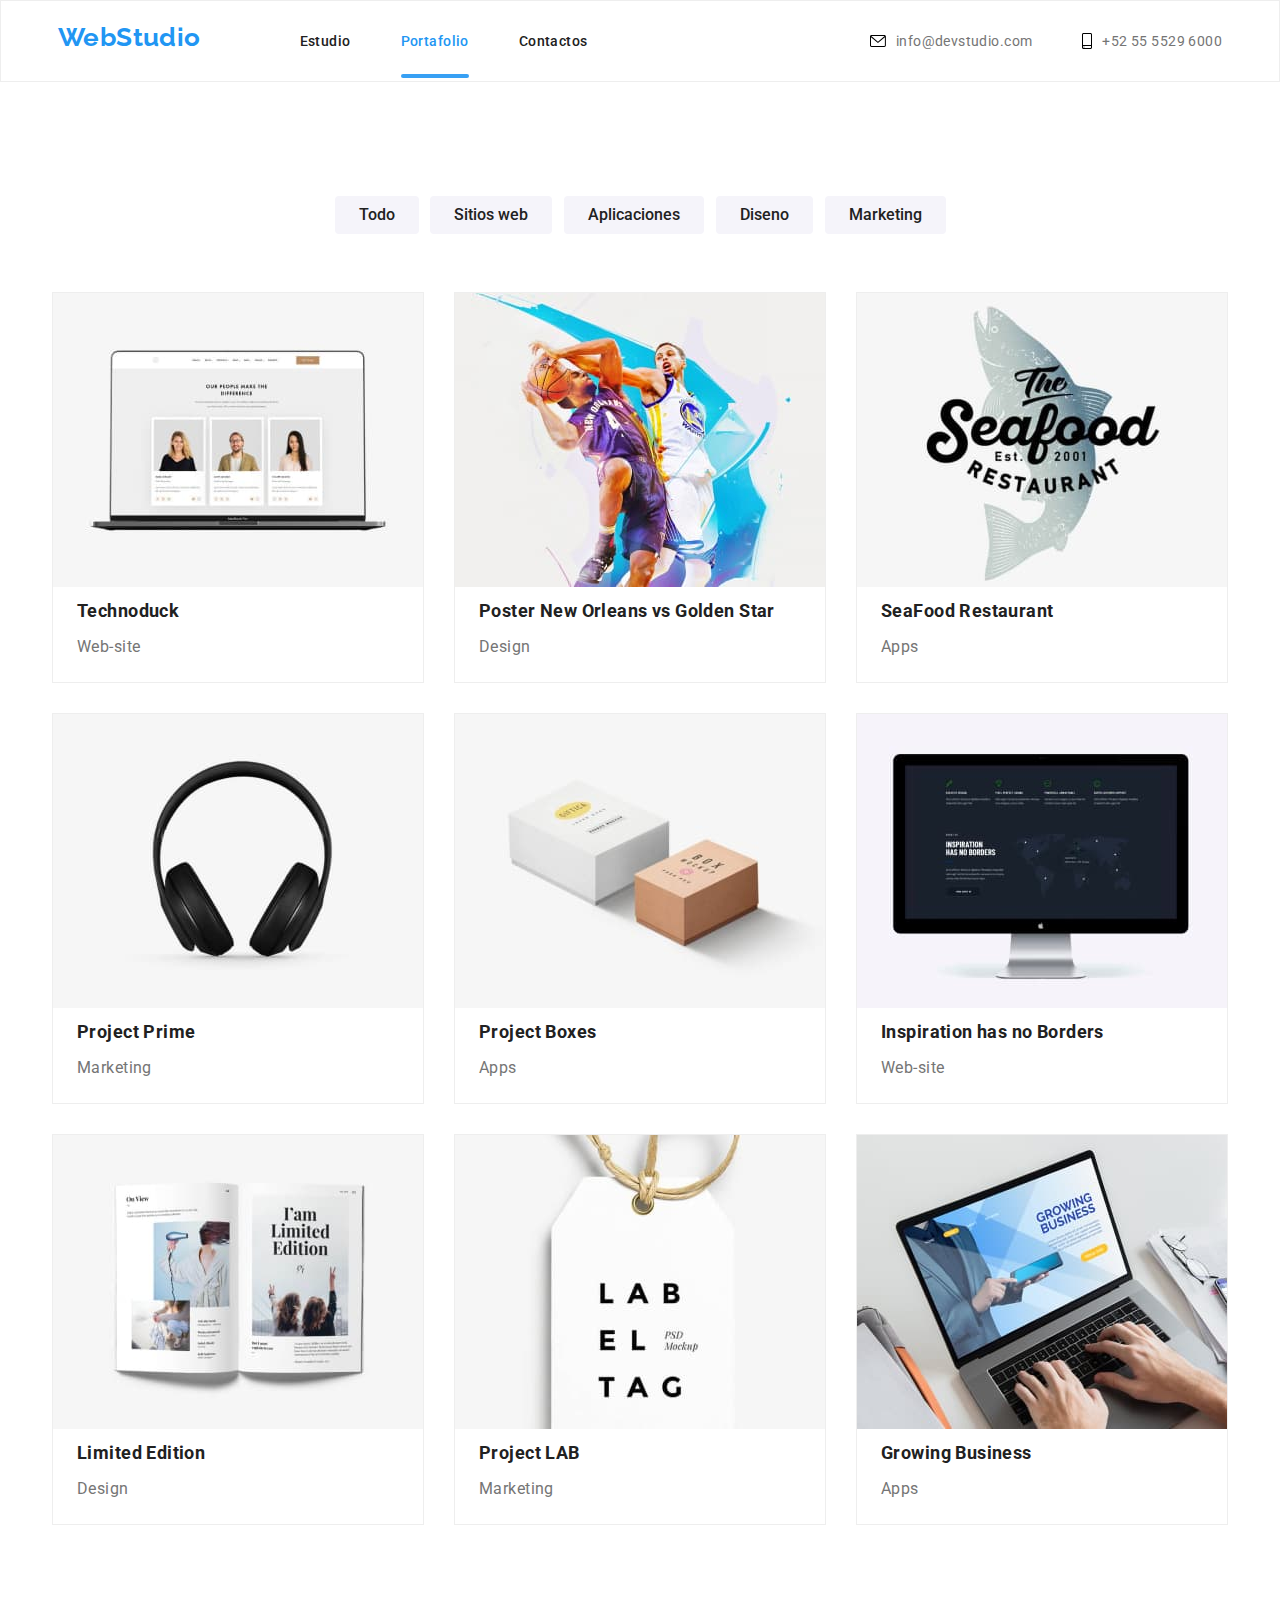
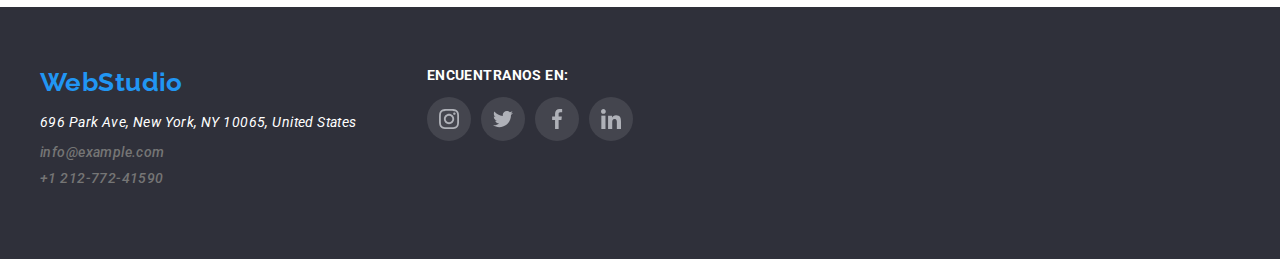
==== portfolio.html @ ebbd86b8 "first commit, fifth homework" ====
<!DOCTYPE html>
<html lang="en">
  <head>
    <meta charset="UTF-8" />
    <meta http-equiv="X-UA-Compatible" content="IE=edge" />
    <meta name="viewport" content="width=device-width, initial-scale=1.0" />
    <title>Document</title>
    <link
      rel="stylesheet"
      href="https://cdnjs.cloudflare.com/ajax/libs/modern-normalize/1.0.0/modern-normalize.min.css"
    />
    <link rel="stylesheet" href="./css/styles.css" />
    <link rel="stylesheet" href="index.html" />
  </head>
  <body class="body">
    <header class="header">
      <div class="header_topbar container">
        <nav>
          <a class="main_title decoration" href="index.html">WebStudio</a>
          <ul class="list_navigation style">
            <li class="button_nav decoration">
              <a class="button_links decoration" href="index.html">Estudio</a>
            </li>
            <li class="button_nav decoration">
              <a class="button_links decoration current" href="portfolio.html">Portafolio</a>
            </li>
            <li class="button_nav decoration">
              <a class="button_links decoration" href="#">Contactos</a>
            </li>
          </ul>
        </nav>
        <ul class="list_contacts style">
          <li class="icon_header">
            <a class="contacts_link decoration" href="mailto:info@devstudio.com"></a>
              <svg class="icon_email">
                <use href="./img/icons.svg/symbol-defs.svg#icon-contact-mail"></use>
              </svg>
              info@devstudio.com</a>
          </li>
          <li class="icon_header">
            <a class="contacts_link decoration" href="tel:+525555296000"></a>
              <svg class="icon_phone">
                <use href="./img/icons.svg/symbol-defs.svg#icon-contact-phone"></use>
              </svg>
            +52 55 5529 6000</a>
          </li>
        </ul>
      </div>
    </header>
    <main>
      <h1 class="portfolio">Portfolio</h1>
      <section class="portfolio_content">
        <ul class="list_options container style">
          <li><button class="main_option focus_tab" type="button">Todo</button></li>
          <li><button class="main_option focus_tab" type="button">Sitios web</button></li>
          <li><button class="main_option focus_tab" type="button">Aplicaciones</button></li>
          <li><button class="main_option focus_tab" type="button">Diseno</button></li>
          <li><button class="main_option focus_tab" type="button">Marketing</button></li>
        </ul>
        <ul class="list_images container style">
          <li class="images_items">
            <div class="image_container">
            <img
              src="./img/Project1WebsiteTechnoduck.jpg"
              alt="A laptop showing a Web-site"
              width="370"
            />
            <p class="image_text">Lorem ipsum dolor sit amet consectetur adipisicing elit. Accusantium quae doloremque officia beatae iste, quaerat aperiam, veritatis assumenda exercitationem reprehenderit eveniet dolorem eum iusto in possimus, voluptates laboriosam perferendis enim?</p>
            </div>
            <h3 class="main_article text_article">Technoduck</h3>
            <p class="article_name text_article">Web-site</p>
          </li>
          <li class="images_items">
            <div class="image_container">
            <img
              src="./img/Project2DesignPoster.jpg"
              alt="Two players playing basketball"
              width="370"
            />
            <p class="image_text">Lorem ipsum dolor sit amet consectetur adipisicing elit. Accusantium quae doloremque officia beatae iste, quaerat aperiam, veritatis assumenda exercitationem reprehenderit eveniet dolorem eum iusto in possimus, voluptates laboriosam perferendis enim?</p>
            </div>
            <h3 class="main_article text_article">Poster New Orleans vs Golden Star</h3>
            <p class="article_name text_article">Design</p>
          </li>
          <li class="images_items">
            <div class="image_container">
            <img
              src="./img/Project3AppsRestaurant.jpg"
              alt="An advertisement of a seafood restaurant"
              width="370"
            />
            <p class="image_text">Lorem ipsum dolor sit amet consectetur adipisicing elit. Accusantium quae doloremque officia beatae iste, quaerat aperiam, veritatis assumenda exercitationem reprehenderit eveniet dolorem eum iusto in possimus, voluptates laboriosam perferendis enim?</p>
            </div>
            <h3 class="main_article text_article">SeaFood Restaurant</h3>
            <p class="article_name text_article">Apps</p>
          </li>
          <li class="images_items">
            <div class="image_container">
            <img
              src="./img/Project4MarketingPrime.jpg"
              alt="A set of Black headphones"
              width="370"
            />
            <p class="image_text">Lorem ipsum dolor sit amet consectetur adipisicing elit. Accusantium quae doloremque officia beatae iste, quaerat aperiam, veritatis assumenda exercitationem reprehenderit eveniet dolorem eum iusto in possimus, voluptates laboriosam perferendis enim?</p>
            </div>
            <h3 class="main_article text_article">Project Prime</h3>
            <p class="article_name text_article">Marketing</p>
          </li>
          <li class="images_items">
            <div class="image_container">
            <img
              src="./img/Project5AppsBoxes.jpg"
              alt="A big white box next to a smaller brown one"
              width="370"
            />
            <p class="image_text">Lorem ipsum dolor sit amet consectetur adipisicing elit. Accusantium quae doloremque officia beatae iste, quaerat aperiam, veritatis assumenda exercitationem reprehenderit eveniet dolorem eum iusto in possimus, voluptates laboriosam perferendis enim?</p>
            </div>
            <h3 class="main_article text_article">Project Boxes</h3>
            <p class="article_name text_article">Apps</p>
          </li>
          <li class="images_items">
            <div class="image_container">
            <img
              src="./img/Project6WebsiteInspiration.jpg"
              alt="An IMac showing a map in black"
              width="370"
            />
            <p class="image_text">Lorem ipsum dolor sit amet consectetur adipisicing elit. Accusantium quae doloremque officia beatae iste, quaerat aperiam, veritatis assumenda exercitationem reprehenderit eveniet dolorem eum iusto in possimus, voluptates laboriosam perferendis enim?</p>
            </div>
            <h3 class="main_article text_article">Inspiration has no Borders</h3>
            <p class="article_name text_article">Web-site</p>
          </li>
          <li class="images_items">
            <div class="image_container">
            <img
              src="./img/Project7DesignLimited.jpg"
              alt="A wide open white magazine"
              width="370"
            />
            <p class="image_text">Lorem ipsum dolor sit amet consectetur adipisicing elit. Accusantium quae doloremque officia beatae iste, quaerat aperiam, veritatis assumenda exercitationem reprehenderit eveniet dolorem eum iusto in possimus, voluptates laboriosam perferendis enim?</p>
            </div>
            <h3 class="main_article text_article">Limited Edition</h3>
            <p class="article_name text_article">Design</p>
          </li>
          <li class="images_items">
            <div class="image_container">
            <img src="./img/Project8MarketingLab.jpg" alt="a white tag" width="370"
            />
            <p class="image_text">Lorem ipsum dolor sit amet consectetur adipisicing elit. Accusantium quae doloremque officia beatae iste, quaerat aperiam, veritatis assumenda exercitationem reprehenderit eveniet dolorem eum iusto in possimus, voluptates laboriosam perferendis enim?</p>
            </div>
            <h3 class="main_article text_article">Project LAB</h3>
            <p class="article_name text_article">Marketing</p>
          </li>
          <li class="images_items">
            <div class="image_container">
            <img
              src="./img/project9AppsBusiness.jpg"
              alt="two ahnds typing on a macbook"
              width="370"
            />
            <p class="image_text">Lorem ipsum dolor sit amet consectetur adipisicing elit. Accusantium quae doloremque officia beatae iste, quaerat aperiam, veritatis assumenda exercitationem reprehenderit eveniet dolorem eum iusto in possimus, voluptates laboriosam perferendis enim?</p>
            </div>
            <h3 class="main_article text_article">Growing Business</h3>
            <p class="article_name text_article">Apps</p>
          </li>
        </ul>
      </section>
    </main>
    <footer class="footer">
      <div class="footer_page container">
        <div class="footer_left style">
          <ul class="list_title style">
            <li><a class="main_title decoration" href="#">WebStudio</a></li>
          </ul>
          <address>
            <ul class="list_footer style">
              <li class="footer_text">
                <a
                  class="address_map decoration"
                  href="enlace_google_maps"
                  target="_blank"
                  rel="noopener noreferrer nofollow"
                  >696 Park Ave, New York, NY 10065, United States</a
                >
              </li>
              <li class="footer_text">
                <a class="contacts_link decoration" href="mailto:info@example.com"
                  >info@example.com</a
                >
              </li>
              <li class="footer_text">
                <a class="contacts_link decoration" href="tel:+1212-772-4150">+1 212-772-41590</a>
              </li>
            </ul>
          </address>
        </div>
        <div class="footer_right style">
          <span class="footer_icon_title">ENCUENTRANOS EN:</span>
          <ul class="footer_icon style">
            <li class="footer_icon_list">
              <svg class="footer_icon_social">
                <use href="./img/icons.svg/symbol-defs.svg#icon-instagram"></use>
              </svg>
            </li>
            <li class="footer_icon_list">
              <svg class="footer_icon_social">
                <use href="./img/icons.svg/symbol-defs.svg#icon-twitter"></use>
              </svg>
            </li>
            <li class="footer_icon_list">
              <svg class="footer_icon_social">
                <use href="./img/icons.svg/symbol-defs.svg#icon-facebook"></use>
              </svg>
            </li>
            <li class="footer_icon_list">
              <svg class="footer_icon_social">
                <use href="./img/icons.svg/symbol-defs.svg#icon-linkedin"></use>
              </svg>
            </li>
          </ul>
        </div>
      </div>
    </footer>
  </body>
</html>
---- css/styles.css ----
@import url('https://fonts.googleapis.com/css2?family=Cherry+Bomb+One&family=Poppins:wght@300&family=Raleway:ital,wght@0,100;0,200;0,300;0,400;0,500;0,600;0,700;0,800;0,900;1,100;1,200;1,300;1,400;1,500;1,600;1,700;1,800;1,900&family=Roboto:ital,wght@0,100;0,300;0,400;0,500;0,700;0,900;1,100;1,300;1,400;1,500;1,700;1,900&display=swap');

@import url('https://fonts.googleapis.com/css2?family=Cherry+Bomb+One&family=Poppins:wght@300&family=Raleway:ital,wght@0,100;0,200;0,300;0,400;0,500;0,600;0,700;0,800;0,900;1,100;1,200;1,300;1,400;1,500;1,600;1,700;1,800;1,900&display=swap');

/* generals */
:root{
    --primary-color:rgb(33, 150, 243);
    --font-color:rgb(33, 33, 33);
    --detail-color:rgb(255, 255, 255);
    --detail-color-transparent:rgba(255, 255, 255, .1);
    --detail-color-tr:rgba(255, 255, 255, 1);
    --inactive-color:rgb(117, 117, 117);
    --background-color-1: rgb(47, 48, 58);
    --background-color-2: rgb(245, 244, 250);
    --background-color-3: rgba(175, 177, 184, 1);
    --background-color-4: rgba(33, 150, 243, 0.90);
    --background-color-5-transparent: rgba(0, 0, 0, 0.20);
    --font-family-1: 'Roboto', sans-serif;
    --font-family-2: 'Raleway', sans-serif,'cherry Bomb One';
    --cubic: cubic-bezier(0.4, 0, 0.2, 1)
}

.container{
    width: 1200px;
    margin: 0 auto;
}

.body{
    font-family: var(--font-family-1);
    color: var(--primary-color);
    font-size:14px;
    letter-spacing: 0.03em;
}

.style{
    list-style: none;
    padding: 0;
}

.decoration{
    text-decoration: none;
}

.focus_tab:focus{
    background-color: var(--primary-color);
    color: var(--detail-color);
}

.button_tab:focus{
    color: var(--primary-color);
    background-color: var(--detail-color);
}

.img {
	display: block;
	max-width: 100%;
	height: auto;
}

/* header */
.header{
    border: 1px solid #eee;
}
.header_topbar{
    height: 80px;
    display: flex;
    justify-content: space-around;  
    align-items: center;
}

.main_title{
    color: var(--primary-color);
    font-family: var(--font-family-2);
    font-weight: 700;
    font-size: 26px;
    line-height: 1.17;
    width: 696px;
    margin-right: 93px;
}

.button_links{
    transition: color .250ms var(--cubic);
    color: var(--font-color);
    cursor: pointer ;
    font-weight: 500;
    line-height: 1.17;
}

.list_navigation{
    display: inline-flex;
    justify-content: center;
    gap: 50px;
    margin: 0;
    width: 293px;
    height: 80px;
}

.button_nav{
    margin: 32px 0;
}

.button_links:hover,
.button_links:focus{
    color: var(--primary-color);
}

.current{
    color: var(--primary-color);
}

.current::after{
    content: "";
    position: relative;
    left: 0;
    display: inline-block;
    width: 100%;
    height: 4px;
    background-color: var(--background-color-4);
    border-radius: 2px;
    top: 100%;
} 

.icon_header{
    display: flex;
    align-items: center;
    transition: color .250ms var(--cubic);
    color: var(--inactive-color);
}

.icon_email{
    width: 16px;
    height: 12px;
    margin-right: 10px;
    transition: color .250ms var(--cubic);
}

.icon_phone{
    width: 10px;
    height: 16px;
    margin-right: 10px;
    transition: color .250ms var(--cubic);
}

.list_contacts{
    display: flex;
    gap: 50px;
    margin-left: 244px;
}

.contacts_link{
    cursor: pointer ;
    font-weight: 500;
    line-height: 1.17;
    color: var(--inactive-color);
    transition: color .250ms var(--cubic);
}

.contacts_link:hover,
.icon_header:hover,
.contacts_link:focus,
.icon_header:focus{
    fill: var(--primary-color);
    color: var(--primary-color);
    cursor: pointer;
}

/* title */
.portfolio{
    display: none;
}

.title{
    background-image: linear-gradient(to bottom,
    rgba(47, 48, 58, 0.4),
    rgba(0, 0, 0, 0.4)
    ), url("../img/BackgroundPicture.png");
    background-position: center;
    background-size: cover;
}

.hero_section{
    display: flex;
    justify-content: center;
    flex-direction: column;
    align-items: center;
    height: 600px;
    padding: 94px 0;
}

.title_text{
    line-height: 1.36;
    color: var(--detail-color);
    text-align: center;
    font-family: var(--font-family-1);
    font-size: 44px;
    font-style: normal;
    font-weight: 900;
    letter-spacing: 2.64px;
    text-transform: uppercase;
    width: 696px;
}

.button_title{
    color: var(--detail-color);
    background-color: var(--primary-color);
    cursor: pointer;
    font-family: var(--font-family-1);
    font-weight: 700;
    font-size: 16px;
    line-height: 1.87;
    border: none;
    border-radius: 4px;
    padding: 10px 32px;
}

.button_title:hover{
    background-color: var(--detail-color);
    color: var(--primary-color);
} 

/* section 1 services */
.services{
    padding: 94px 0;
}

.service_name{
    font-weight: 700;
    color: var(--font-color);
    line-height: 1.17;
    margin-top: 30px;
    margin-bottom: 10px;
}

.list_service{
    display: flex;
    gap: 30px;
    margin: 0;
}

.service_box{
   margin: 0 15px 0 15px;
}

.service_description{
    font-weight: 400;
    color: var(--inactive-color);
    line-height: 1.71;
}

.icon{
    width: 70px;
    height: 70px;
}

.icon_box{
    display: flex;
    justify-content: center;
    align-items: center;
    border-radius: 4px;
    background-color: var(--background-color-2);
    width: 270px;
    height: 120px;
}

/* section 2  services images*/
.list_image{
    display: flex;
    gap: 30.26px;
}

.images_title{
    color: var(--font-color);
    font-weight: 700;
    font-size: 36px;
    line-height: 1.17;
    text-align: center;
    margin-bottom: 55.05px;
}

.about{
    padding: 0 0 94px 0;
}

/* section 3 team */
.team{
    background-color: var(--background-color-2);
    padding: 94px 0;
}

.list_team{
    display: flex;
    justify-content: space-around;
    justify-items: center;
    align-items: center;
    gap: 37px;
}

.team_title{
    color: var(--font-color);
    font-weight: 700;
    font-size: 36px;
    line-height: 1.17;
    text-align: center;
    margin-bottom: 50px;
}

.team_name{
    color: var(--font-color);
    font-weight: 500;
    font-size: 16px;
    line-height: 1.17;
    margin-bottom: 10px;
    margin-top: 30px;
}

.team_job{
    color: var(--inactive-color);
    font-weight: 400;
    font-size: 16px;
    line-height: 1.17;
    margin: 0 0 16px 0;
}

.image_card{
    background-color: var(--detail-color);
    text-align: center;
    padding-bottom: 30px;
    border-radius: 0px 0px 4px 4px;
    box-shadow: 
        0px 2px 1px 0px rgba(0, 0, 0, 0.20), 
        0px 1px 1px 0px rgba(0, 0, 0, 0.14), 
        0px 1px 3px 0px rgba(0, 0, 0, 0.12);
}

.icon_social_team{
    fill: var(--background-color-3);
}

.icon_social{
    align-items: center;
    justify-content: center;
    width: 20px;
    height: 20px;
}

.icon_social_list{
    background-color: var(--detail-color-tr);
    display: inline-flex;
    justify-content: center;
    align-items: center;
    border-radius: 50%;
    width: 44px;
    height: 44px;
    transition: color .250ms var(--cubic);
}   

.icon_social_list:hover,
.icon_social_list:focus{
    cursor: pointer;
    background-color: var(--primary-color);
    fill: var(--detail-color);
}

/* clients */
.clients{
    padding: 59px 0 94px 0;
}

.clients_title{
    text-align: center;
    font-weight: 700;
    font-size: 36px;
    line-height: 1.17;
    color: var(--font-color);
    font-family: var(--font-family-1);
}

.clients_icon{
    fill: var(--background-color-3);
    display: flex;
    margin-top: 44px;
}

.clients_icon_bg{
    text-align: center;
    border-radius: 4px;
    border: 1px solid var(--background-color-3);
    margin: 0 15px 0 15px;
    padding: 14px 32px;
    width: 170px;
    height: 81px;
    transition: color .250ms var(--cubic);
}

.icon_clients_social{
    width: 106px;
    height: 52px;
    transition: color .250ms var(--cubic);
}

.clients_icon_bg:hover,
.clients_icon_bg:focus{
    border: 1px solid var(--primary-color);
    fill: var(--primary-color);
}

.icon_clients_social:hover{
    fill: var(--primary-color);
}
/* footer */
.list_title{
    margin-bottom: 9px;
    margin-top: 0;
}

.address_map{
    color: var(--detail-color);
    font-weight: 400;
    line-height: 1.71;
    transition: color .250ms var(--cubic);
}

.footer_text{
    margin-bottom: 9px;
}

.address_map:hover,
.address_map:focus{
    color:var(--primary-color);
}

.footer{
    background-color: var(--background-color-1);
    height: 252px;
}

.footer_left{
    justify-content: left;
    margin-right: 70px;
}

.footer_page{
    padding: 60px 0;
    display: flex;
}

.footer_icon_social{
    width: 20px;
    height: 20px;
}

.footer_icon_title{
    color: var(--detail-color);
    font-family: var(--font-family-1);
    font-size: 14px;
    font-style: normal;
    font-weight: 700;
    line-height: 1.17;
    letter-spacing: 0.42px;
    text-transform: uppercase;
}

.footer_icon{
    display: flex;
    gap: 10px;
    fill: var(--background-color-3);
}

.footer_icon_list{
    background-color: var(--detail-color-transparent);
    display: inline-flex;
    justify-content: center;
    align-items: center;
    border-radius: 50%;
    height: 44px;
    width: 44px;
    transition: color .250ms var(--cubic);
}

.footer_icon_list:hover,
.footer_icon_list:focus{
    cursor: pointer;
    background-color: var(--primary-color);
    fill: var(--detail-color);
}

/* portfolio */

.main_option{
    border: none;
    cursor: pointer;
    text-align: center;
    font-family: var(--font-family-1);
    color: var(--font-color);
    font-size: 16px;
    font-weight: 500;
    line-height: 1.62;
    background-color: var(--background-color-2);
    border-radius: 4px;
    padding:  6px 24px;
    transition: color .250ms var(--cubic);
}

.main_option:hover{
    transition: color .250ms var(--cubic);
    box-shadow: 
    0px 2px 2px 0px rgba(0, 0, 0, 0.12), 
    0px 1px 2px 0px rgba(0, 0, 0, 0.08), 
    0px 3px 1px 0px rgba(0, 0, 0, 0.10);
}

.portfolio_content{
    padding: 106px 0 82px 0;
}

.list_options{
    display: flex;
    justify-content: space-between;
    align-items: center;
    width: 611px;
    height: 54px;
    margin-bottom: 50px;
}

.list_images{
    display: flex;
    flex-wrap: wrap;
    gap: 30px;
    justify-content: center;
}

.images_items{
    background-color: var(--detail-color);
    border: 1px solid #eee;
    transition: color .250ms var(--cubic);
}

.images_items:hover{
    box-shadow:
    1px 4px 6px 0px rgba(0, 0, 0, 0.16), 
    0px 4px 4px 0px rgba(0, 0, 0, 0.06), 
    0px 1px 1px 0px rgba(0, 0, 0, 0.12);
}

.image_container{
    position: relative;
    overflow: hidden;
    transition: color .250ms var(--cubic);
}

.image_container:hover > .image_text{
    top: 0%;
    cursor: pointer;
}

.image_text{
    top: 100%;
    display: flex;
    justify-content: center;
    align-items: center;
    text-align: center;
    position: absolute;
    width: 100%;
    height: 100%;
    margin: 0;
    color: var(--detail-color);
    font-size: 18px;
    font-family: var(--font-family-1);
    font-weight: 400;
    line-height: 1.55;
    background-color: var(--background-color-4);
    padding: 63px 24px;
    transition: top 0.3s ease;
}

.main_option:hover{
    color: var(--detail-color);
    background-color: var(--primary-color);
}

.main_article{
    color: var(--font-color);
    font-size: 18px;
    font-weight: 700;
    line-height: 2px;
}

.article_name{
    color: var(--inactive-color);
    font-weight: 400;
    font-size: 16px;
    line-height: 1.87;
}

.text_article{
    margin: 20px 24px;
}

.is_hidden{
    display: none;
    visibility: hidden;
    opacity: 0; 
    pointer-events: none;
}

.backdrop{
    position: fixed;
    top: 0;
    width: 100%;
    height: 100vh;
    background-color: var(--background-color-5-transparent);
} 

.modal{
    display: flex;
    justify-content: right;
    position: fixed;
    padding: 8px;
    width: 528px;
    height: 581px;
    background-color: var(--detail-color-tr);
    top: 50%;
    left: 50%;
    transform: translate(-50%, -50%);
    border-radius: 4px;
    box-shadow: 
        0px 2px 1px 0px rgba(0, 0, 0, 0.20), 
        0px 1px 1px 0px rgba(0, 0, 0, 0.14), 
        0px 1px 3px 0px rgba(0, 0, 0, 0.12);
}

.button_modal{
    display: flex;
    align-items: center;
    width: 30px;
    height: 30px;
    border-radius: 50%;
    border-color: var(--background-color-5-transparent);
    background-color: var(--detail-color);
}

.icon_modal{
    width: 18px;
    height: 18px;
}
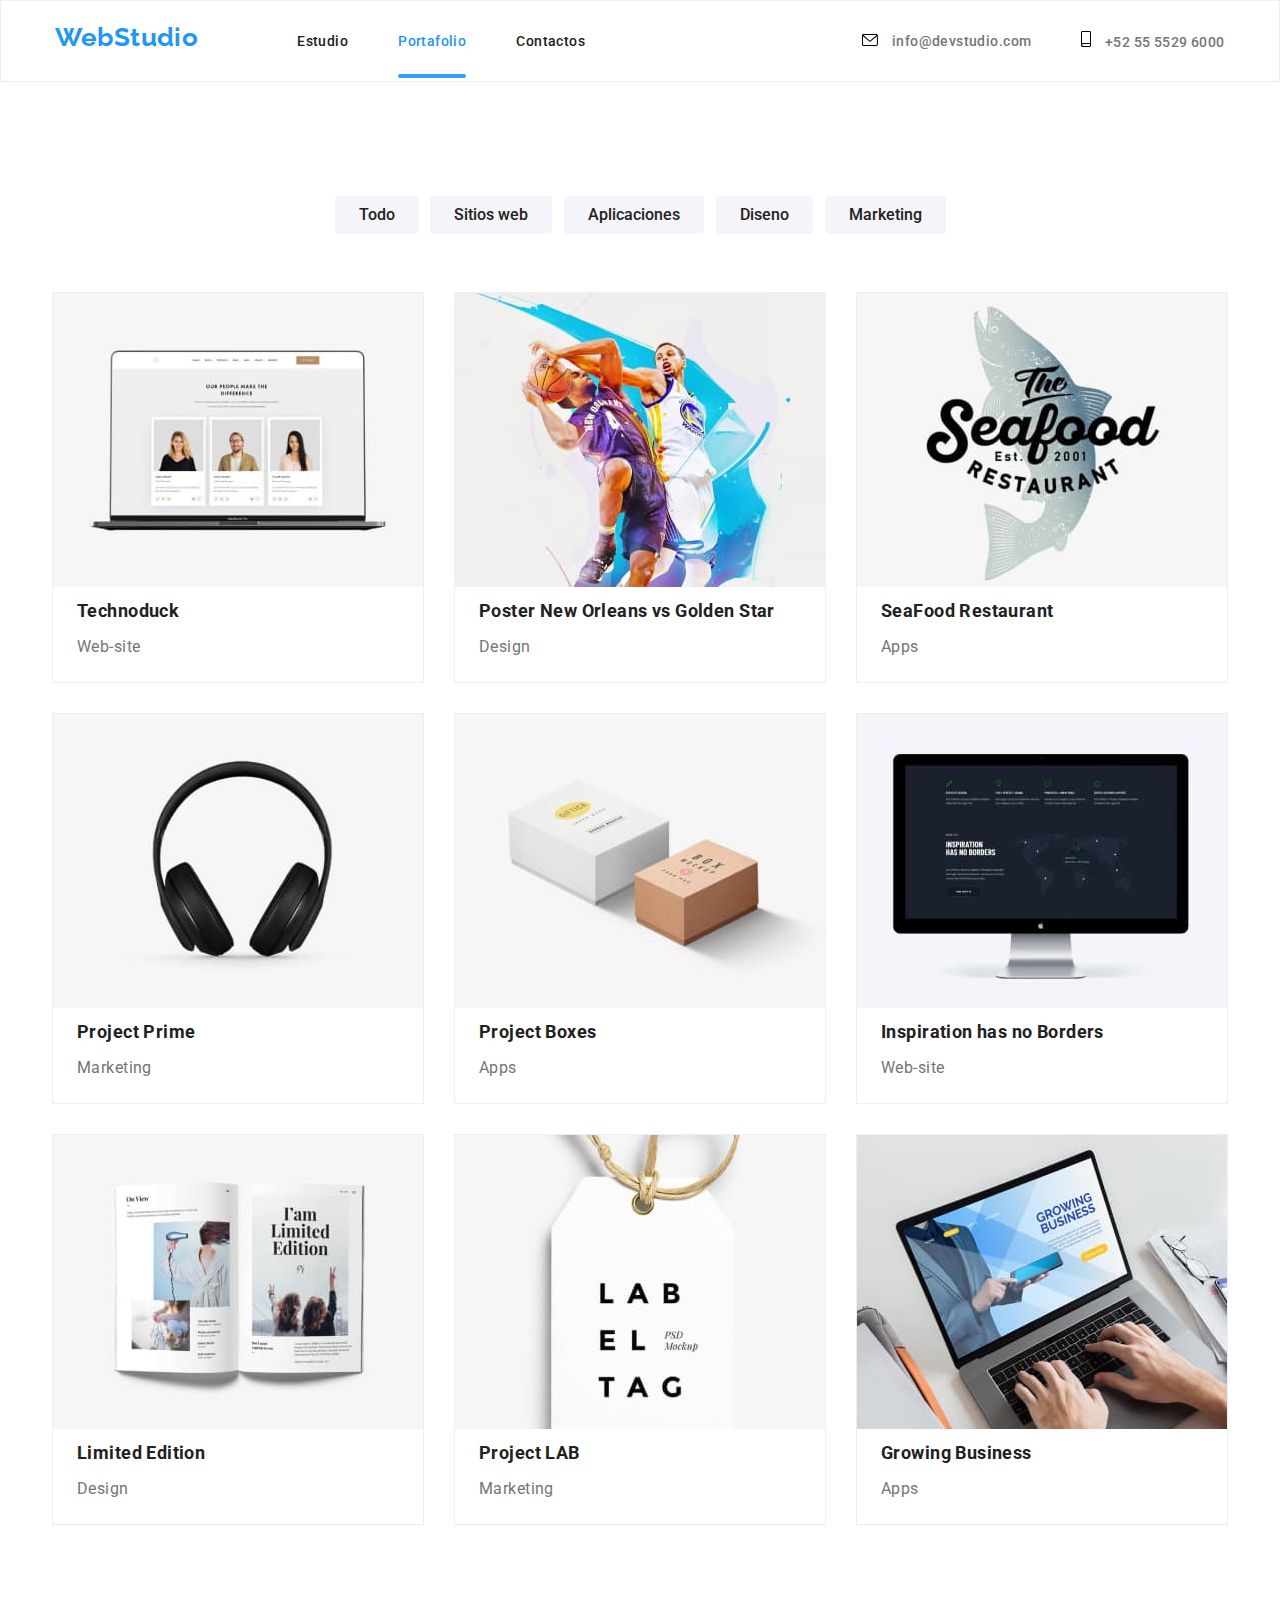
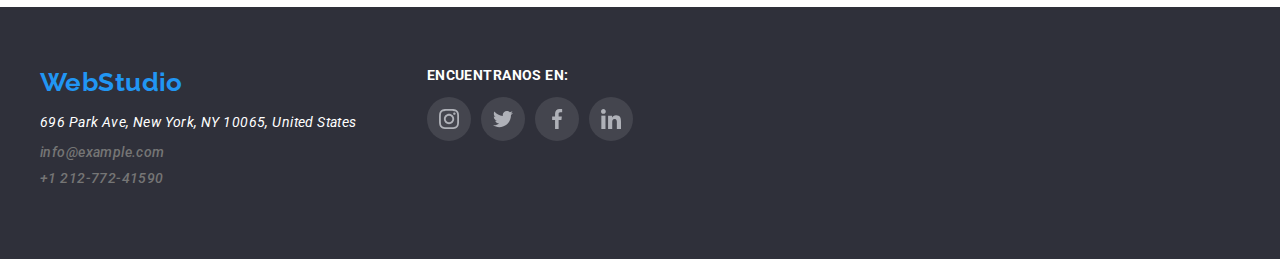
==== commit c0eff1c2: "second commit, all changes updated" ====
--- a/portfolio.html
+++ b/portfolio.html
@@ -31,18 +31,20 @@
         </nav>
         <ul class="list_contacts style">
           <li class="icon_header">
-            <a class="contacts_link decoration" href="mailto:info@devstudio.com"></a>
+            <a class="contacts_link decoration" href="mailto:info@devstudio.com">
               <svg class="icon_email">
                 <use href="./img/icons.svg/symbol-defs.svg#icon-contact-mail"></use>
               </svg>
-              info@devstudio.com</a>
+              info@devstudio.com</a
+            >
           </li>
           <li class="icon_header">
-            <a class="contacts_link decoration" href="tel:+525555296000"></a>
+            <a class="contacts_link decoration" href="tel:+525555296000">
               <svg class="icon_phone">
                 <use href="./img/icons.svg/symbol-defs.svg#icon-contact-phone"></use>
               </svg>
-            +52 55 5529 6000</a>
+              +52 55 5529 6000</a
+            >
           </li>
         </ul>
       </div>
@@ -51,7 +53,7 @@
       <h1 class="portfolio">Portfolio</h1>
       <section class="portfolio_content">
         <ul class="list_options container style">
-          <li><button class="main_option focus_tab" type="button">Todo</button></li>
+          <li><button class="main_option active focus_tab" type="button">Todo</button></li>
           <li><button class="main_option focus_tab" type="button">Sitios web</button></li>
           <li><button class="main_option focus_tab" type="button">Aplicaciones</button></li>
           <li><button class="main_option focus_tab" type="button">Diseno</button></li>
@@ -60,105 +62,149 @@
         <ul class="list_images container style">
           <li class="images_items">
             <div class="image_container">
-            <img
-              src="./img/Project1WebsiteTechnoduck.jpg"
-              alt="A laptop showing a Web-site"
-              width="370"
-            />
-            <p class="image_text">Lorem ipsum dolor sit amet consectetur adipisicing elit. Accusantium quae doloremque officia beatae iste, quaerat aperiam, veritatis assumenda exercitationem reprehenderit eveniet dolorem eum iusto in possimus, voluptates laboriosam perferendis enim?</p>
+              <img
+                src="./img/Project1WebsiteTechnoduck.jpg"
+                alt="A laptop showing a Web-site"
+                width="370"
+              />
+              <p class="image_text">
+                Lorem ipsum dolor sit amet consectetur adipisicing elit. Accusantium quae doloremque
+                officia beatae iste, quaerat aperiam, veritatis assumenda exercitationem
+                reprehenderit eveniet dolorem eum iusto in possimus, voluptates laboriosam
+                perferendis enim?
+              </p>
             </div>
             <h3 class="main_article text_article">Technoduck</h3>
             <p class="article_name text_article">Web-site</p>
           </li>
           <li class="images_items">
             <div class="image_container">
-            <img
-              src="./img/Project2DesignPoster.jpg"
-              alt="Two players playing basketball"
-              width="370"
-            />
-            <p class="image_text">Lorem ipsum dolor sit amet consectetur adipisicing elit. Accusantium quae doloremque officia beatae iste, quaerat aperiam, veritatis assumenda exercitationem reprehenderit eveniet dolorem eum iusto in possimus, voluptates laboriosam perferendis enim?</p>
+              <img
+                src="./img/Project2DesignPoster.jpg"
+                alt="Two players playing basketball"
+                width="370"
+              />
+              <p class="image_text">
+                Lorem ipsum dolor sit amet consectetur adipisicing elit. Accusantium quae doloremque
+                officia beatae iste, quaerat aperiam, veritatis assumenda exercitationem
+                reprehenderit eveniet dolorem eum iusto in possimus, voluptates laboriosam
+                perferendis enim?
+              </p>
             </div>
             <h3 class="main_article text_article">Poster New Orleans vs Golden Star</h3>
             <p class="article_name text_article">Design</p>
           </li>
           <li class="images_items">
             <div class="image_container">
-            <img
-              src="./img/Project3AppsRestaurant.jpg"
-              alt="An advertisement of a seafood restaurant"
-              width="370"
-            />
-            <p class="image_text">Lorem ipsum dolor sit amet consectetur adipisicing elit. Accusantium quae doloremque officia beatae iste, quaerat aperiam, veritatis assumenda exercitationem reprehenderit eveniet dolorem eum iusto in possimus, voluptates laboriosam perferendis enim?</p>
+              <img
+                src="./img/Project3AppsRestaurant.jpg"
+                alt="An advertisement of a seafood restaurant"
+                width="370"
+              />
+              <p class="image_text">
+                Lorem ipsum dolor sit amet consectetur adipisicing elit. Accusantium quae doloremque
+                officia beatae iste, quaerat aperiam, veritatis assumenda exercitationem
+                reprehenderit eveniet dolorem eum iusto in possimus, voluptates laboriosam
+                perferendis enim?
+              </p>
             </div>
             <h3 class="main_article text_article">SeaFood Restaurant</h3>
             <p class="article_name text_article">Apps</p>
           </li>
           <li class="images_items">
             <div class="image_container">
-            <img
-              src="./img/Project4MarketingPrime.jpg"
-              alt="A set of Black headphones"
-              width="370"
-            />
-            <p class="image_text">Lorem ipsum dolor sit amet consectetur adipisicing elit. Accusantium quae doloremque officia beatae iste, quaerat aperiam, veritatis assumenda exercitationem reprehenderit eveniet dolorem eum iusto in possimus, voluptates laboriosam perferendis enim?</p>
+              <img
+                src="./img/Project4MarketingPrime.jpg"
+                alt="A set of Black headphones"
+                width="370"
+              />
+              <p class="image_text">
+                Lorem ipsum dolor sit amet consectetur adipisicing elit. Accusantium quae doloremque
+                officia beatae iste, quaerat aperiam, veritatis assumenda exercitationem
+                reprehenderit eveniet dolorem eum iusto in possimus, voluptates laboriosam
+                perferendis enim?
+              </p>
             </div>
             <h3 class="main_article text_article">Project Prime</h3>
             <p class="article_name text_article">Marketing</p>
           </li>
           <li class="images_items">
             <div class="image_container">
-            <img
-              src="./img/Project5AppsBoxes.jpg"
-              alt="A big white box next to a smaller brown one"
-              width="370"
-            />
-            <p class="image_text">Lorem ipsum dolor sit amet consectetur adipisicing elit. Accusantium quae doloremque officia beatae iste, quaerat aperiam, veritatis assumenda exercitationem reprehenderit eveniet dolorem eum iusto in possimus, voluptates laboriosam perferendis enim?</p>
+              <img
+                src="./img/Project5AppsBoxes.jpg"
+                alt="A big white box next to a smaller brown one"
+                width="370"
+              />
+              <p class="image_text">
+                Lorem ipsum dolor sit amet consectetur adipisicing elit. Accusantium quae doloremque
+                officia beatae iste, quaerat aperiam, veritatis assumenda exercitationem
+                reprehenderit eveniet dolorem eum iusto in possimus, voluptates laboriosam
+                perferendis enim?
+              </p>
             </div>
             <h3 class="main_article text_article">Project Boxes</h3>
             <p class="article_name text_article">Apps</p>
           </li>
           <li class="images_items">
             <div class="image_container">
-            <img
-              src="./img/Project6WebsiteInspiration.jpg"
-              alt="An IMac showing a map in black"
-              width="370"
-            />
-            <p class="image_text">Lorem ipsum dolor sit amet consectetur adipisicing elit. Accusantium quae doloremque officia beatae iste, quaerat aperiam, veritatis assumenda exercitationem reprehenderit eveniet dolorem eum iusto in possimus, voluptates laboriosam perferendis enim?</p>
+              <img
+                src="./img/Project6WebsiteInspiration.jpg"
+                alt="An IMac showing a map in black"
+                width="370"
+              />
+              <p class="image_text">
+                Lorem ipsum dolor sit amet consectetur adipisicing elit. Accusantium quae doloremque
+                officia beatae iste, quaerat aperiam, veritatis assumenda exercitationem
+                reprehenderit eveniet dolorem eum iusto in possimus, voluptates laboriosam
+                perferendis enim?
+              </p>
             </div>
             <h3 class="main_article text_article">Inspiration has no Borders</h3>
             <p class="article_name text_article">Web-site</p>
           </li>
           <li class="images_items">
             <div class="image_container">
-            <img
-              src="./img/Project7DesignLimited.jpg"
-              alt="A wide open white magazine"
-              width="370"
-            />
-            <p class="image_text">Lorem ipsum dolor sit amet consectetur adipisicing elit. Accusantium quae doloremque officia beatae iste, quaerat aperiam, veritatis assumenda exercitationem reprehenderit eveniet dolorem eum iusto in possimus, voluptates laboriosam perferendis enim?</p>
+              <img
+                src="./img/Project7DesignLimited.jpg"
+                alt="A wide open white magazine"
+                width="370"
+              />
+              <p class="image_text">
+                Lorem ipsum dolor sit amet consectetur adipisicing elit. Accusantium quae doloremque
+                officia beatae iste, quaerat aperiam, veritatis assumenda exercitationem
+                reprehenderit eveniet dolorem eum iusto in possimus, voluptates laboriosam
+                perferendis enim?
+              </p>
             </div>
             <h3 class="main_article text_article">Limited Edition</h3>
             <p class="article_name text_article">Design</p>
           </li>
           <li class="images_items">
             <div class="image_container">
-            <img src="./img/Project8MarketingLab.jpg" alt="a white tag" width="370"
-            />
-            <p class="image_text">Lorem ipsum dolor sit amet consectetur adipisicing elit. Accusantium quae doloremque officia beatae iste, quaerat aperiam, veritatis assumenda exercitationem reprehenderit eveniet dolorem eum iusto in possimus, voluptates laboriosam perferendis enim?</p>
+              <img src="./img/Project8MarketingLab.jpg" alt="a white tag" width="370" />
+              <p class="image_text">
+                Lorem ipsum dolor sit amet consectetur adipisicing elit. Accusantium quae doloremque
+                officia beatae iste, quaerat aperiam, veritatis assumenda exercitationem
+                reprehenderit eveniet dolorem eum iusto in possimus, voluptates laboriosam
+                perferendis enim?
+              </p>
             </div>
             <h3 class="main_article text_article">Project LAB</h3>
             <p class="article_name text_article">Marketing</p>
           </li>
           <li class="images_items">
             <div class="image_container">
-            <img
-              src="./img/project9AppsBusiness.jpg"
-              alt="two ahnds typing on a macbook"
-              width="370"
-            />
-            <p class="image_text">Lorem ipsum dolor sit amet consectetur adipisicing elit. Accusantium quae doloremque officia beatae iste, quaerat aperiam, veritatis assumenda exercitationem reprehenderit eveniet dolorem eum iusto in possimus, voluptates laboriosam perferendis enim?</p>
+              <img
+                src="./img/project9AppsBusiness.jpg"
+                alt="two ahnds typing on a macbook"
+                width="370"
+              />
+              <p class="image_text">
+                Lorem ipsum dolor sit amet consectetur adipisicing elit. Accusantium quae doloremque
+                officia beatae iste, quaerat aperiam, veritatis assumenda exercitationem
+                reprehenderit eveniet dolorem eum iusto in possimus, voluptates laboriosam
+                perferendis enim?
+              </p>
             </div>
             <h3 class="main_article text_article">Growing Business</h3>
             <p class="article_name text_article">Apps</p>
@@ -197,25 +243,33 @@
         <div class="footer_right style">
           <span class="footer_icon_title">ENCUENTRANOS EN:</span>
           <ul class="footer_icon style">
-            <li class="footer_icon_list">
-              <svg class="footer_icon_social">
-                <use href="./img/icons.svg/symbol-defs.svg#icon-instagram"></use>
-              </svg>
-            </li>
-            <li class="footer_icon_list">
-              <svg class="footer_icon_social">
-                <use href="./img/icons.svg/symbol-defs.svg#icon-twitter"></use>
-              </svg>
-            </li>
-            <li class="footer_icon_list">
-              <svg class="footer_icon_social">
-                <use href="./img/icons.svg/symbol-defs.svg#icon-facebook"></use>
-              </svg>
-            </li>
-            <li class="footer_icon_list">
-              <svg class="footer_icon_social">
-                <use href="./img/icons.svg/symbol-defs.svg#icon-linkedin"></use>
-              </svg>
+            <li>
+              <a href="" class="footer_icon_list">
+                <svg class="footer_icon_social">
+                  <use href="./img/icons.svg/symbol-defs.svg#icon-instagram"></use>
+                </svg>
+              </a>
+            </li>
+            <li>
+              <a href="" class="footer_icon_list">
+                <svg class="footer_icon_social">
+                  <use href="./img/icons.svg/symbol-defs.svg#icon-twitter"></use>
+                </svg>
+              </a>
+            </li>
+            <li>
+              <a href="" class="footer_icon_list">
+                <svg class="footer_icon_social">
+                  <use href="./img/icons.svg/symbol-defs.svg#icon-facebook"></use>
+                </svg>
+              </a>
+            </li>
+            <li>
+              <a href="" class="footer_icon_list">
+                <svg class="footer_icon_social">
+                  <use href="./img/icons.svg/symbol-defs.svg#icon-linkedin"></use>
+                </svg>
+              </a>
             </li>
           </ul>
         </div>
--- a/css/styles.css
+++ b/css/styles.css
@@ -11,6 +11,7 @@
     --detail-color-tr:rgba(255, 255, 255, 1);
     --inactive-color:rgb(117, 117, 117);
     --background-color-1: rgb(47, 48, 58);
+    --background-color-1-transparent: rgba(47, 48, 58, 0.80); 
     --background-color-2: rgb(245, 244, 250);
     --background-color-3: rgba(175, 177, 184, 1);
     --background-color-4: rgba(33, 150, 243, 0.90);
@@ -79,11 +80,16 @@
 }
 
 .button_links{
-    transition: color .250ms var(--cubic);
     color: var(--font-color);
     cursor: pointer ;
     font-weight: 500;
     line-height: 1.17;
+}
+
+.button_links:hover,
+.button_links:focus{
+    transition: color 250ms var(--cubic);
+    color: var(--primary-color);
 }
 
 .list_navigation{
@@ -97,11 +103,6 @@
 
 .button_nav{
     margin: 32px 0;
-}
-
-.button_links:hover,
-.button_links:focus{
-    color: var(--primary-color);
 }
 
 .current{
@@ -123,7 +124,6 @@
 .icon_header{
     display: flex;
     align-items: center;
-    transition: color .250ms var(--cubic);
     color: var(--inactive-color);
 }
 
@@ -131,14 +131,12 @@
     width: 16px;
     height: 12px;
     margin-right: 10px;
-    transition: color .250ms var(--cubic);
 }
 
 .icon_phone{
     width: 10px;
     height: 16px;
     margin-right: 10px;
-    transition: color .250ms var(--cubic);
 }
 
 .list_contacts{
@@ -152,7 +150,6 @@
     font-weight: 500;
     line-height: 1.17;
     color: var(--inactive-color);
-    transition: color .250ms var(--cubic);
 }
 
 .contacts_link:hover,
@@ -162,6 +159,7 @@
     fill: var(--primary-color);
     color: var(--primary-color);
     cursor: pointer;
+    transition: color 250ms var(--cubic), fill 250ms var(--cubic);
 }
 
 /* title */
@@ -213,9 +211,11 @@
     padding: 10px 32px;
 }
 
+.button_title:focus,
 .button_title:hover{
     background-color: var(--detail-color);
     color: var(--primary-color);
+    transition: color 250ms var(--cubic), background-color 250ms var(--cubic);
 } 
 
 /* section 1 services */
@@ -266,6 +266,26 @@
 .list_image{
     display: flex;
     gap: 30.26px;
+}
+
+.list_image_photo{
+ position: relative;
+}
+
+.list_image_text{
+    position: absolute;
+    bottom: 1%;
+    background-color: var(--background-color-1-transparent);
+    width: 100%;
+    height: 70px;
+    margin: 0;
+    color: var(--detail-color);
+    font-family: var(--font-family-1);
+    font-size: 14px;
+    font-weight: 700;
+    line-height: normal;
+    text-align: center;
+    padding: 27px 0;
 }
 
 .images_title{
@@ -333,32 +353,31 @@
 }
 
 .icon_social_team{
-    fill: var(--background-color-3);
+    display: flex;
+    justify-content: center;
 }
 
 .icon_social{
-    align-items: center;
-    justify-content: center;
     width: 20px;
     height: 20px;
 }
 
 .icon_social_list{
-    background-color: var(--detail-color-tr);
+    fill: var(--background-color-3);
     display: inline-flex;
     justify-content: center;
     align-items: center;
     border-radius: 50%;
     width: 44px;
     height: 44px;
-    transition: color .250ms var(--cubic);
-}   
+}
 
 .icon_social_list:hover,
 .icon_social_list:focus{
+    fill: var(--detail-color);
     cursor: pointer;
     background-color: var(--primary-color);
-    fill: var(--detail-color);
+    transition: fill 250ms var(--cubic), background-color 250ms var(--cubic);
 }
 
 /* clients */
@@ -376,12 +395,13 @@
 }
 
 .clients_icon{
+    display: flex;
+    margin-top: 44px;
+}
+
+.clients_icon_bg{
     fill: var(--background-color-3);
     display: flex;
-    margin-top: 44px;
-}
-
-.clients_icon_bg{
     text-align: center;
     border-radius: 4px;
     border: 1px solid var(--background-color-3);
@@ -389,24 +409,20 @@
     padding: 14px 32px;
     width: 170px;
     height: 81px;
-    transition: color .250ms var(--cubic);
-}
-
-.icon_clients_social{
-    width: 106px;
-    height: 52px;
-    transition: color .250ms var(--cubic);
 }
 
 .clients_icon_bg:hover,
 .clients_icon_bg:focus{
     border: 1px solid var(--primary-color);
     fill: var(--primary-color);
-}
-
-.icon_clients_social:hover{
-    fill: var(--primary-color);
-}
+    transition: border 250ms var(--cubic), fill 250ms var(--cubic);
+}
+
+.icon_clients_social{
+    width: 106px;
+    height: 52px;
+}
+
 /* footer */
 .list_title{
     margin-bottom: 9px;
@@ -417,16 +433,16 @@
     color: var(--detail-color);
     font-weight: 400;
     line-height: 1.71;
-    transition: color .250ms var(--cubic);
-}
-
-.footer_text{
-    margin-bottom: 9px;
 }
 
 .address_map:hover,
 .address_map:focus{
     color:var(--primary-color);
+    transition: color 250ms var(--cubic);
+}
+
+.footer_text{
+    margin-bottom: 9px;
 }
 
 .footer{
@@ -463,10 +479,10 @@
 .footer_icon{
     display: flex;
     gap: 10px;
+}
+
+.footer_icon_list{
     fill: var(--background-color-3);
-}
-
-.footer_icon_list{
     background-color: var(--detail-color-transparent);
     display: inline-flex;
     justify-content: center;
@@ -474,7 +490,6 @@
     border-radius: 50%;
     height: 44px;
     width: 44px;
-    transition: color .250ms var(--cubic);
 }
 
 .footer_icon_list:hover,
@@ -482,6 +497,7 @@
     cursor: pointer;
     background-color: var(--primary-color);
     fill: var(--detail-color);
+    transition: fill 250ms var(--cubic), background-color 250ms var(--cubic);
 }
 
 /* portfolio */
@@ -498,17 +514,29 @@
     background-color: var(--background-color-2);
     border-radius: 4px;
     padding:  6px 24px;
-    transition: color .250ms var(--cubic);
-}
-
-.main_option:hover{
-    transition: color .250ms var(--cubic);
+}
+
+.main_option:hover,
+.main_option:focus{
+    transition: 
+        color 250ms var(--cubic), 
+        background-color 250ms var(--cubic), 
+        box-shadow 250ms var(--cubic),
+        background-color 250ms var(--cubic);
+    color: var(--detail-color);
+    background-color: var(--primary-color);
     box-shadow: 
     0px 2px 2px 0px rgba(0, 0, 0, 0.12), 
     0px 1px 2px 0px rgba(0, 0, 0, 0.08), 
     0px 3px 1px 0px rgba(0, 0, 0, 0.10);
 }
 
+.active:active{
+    transition: color 250ms var(--cubic);
+    color: var(--detail-color);
+    background-color: var(--primary-color);
+}
+
 .portfolio_content{
     padding: 106px 0 82px 0;
 }
@@ -532,10 +560,12 @@
 .images_items{
     background-color: var(--detail-color);
     border: 1px solid #eee;
-    transition: color .250ms var(--cubic);
+    transition: color 250ms var(--cubic);
+    position: relative;
 }
 
 .images_items:hover{
+    transition: box-shadow 250ms var(--cubic);
     box-shadow:
     1px 4px 6px 0px rgba(0, 0, 0, 0.16), 
     0px 4px 4px 0px rgba(0, 0, 0, 0.06), 
@@ -545,7 +575,7 @@
 .image_container{
     position: relative;
     overflow: hidden;
-    transition: color .250ms var(--cubic);
+    transition: color 250ms var(--cubic);
 }
 
 .image_container:hover > .image_text{
@@ -571,11 +601,6 @@
     background-color: var(--background-color-4);
     padding: 63px 24px;
     transition: top 0.3s ease;
-}
-
-.main_option:hover{
-    color: var(--detail-color);
-    background-color: var(--primary-color);
 }
 
 .main_article{
@@ -609,9 +634,12 @@
     width: 100%;
     height: 100vh;
     background-color: var(--background-color-5-transparent);
+    transition: all 0.3s ease-in;
+    transform: scale(1);
 } 
 
 .modal{
+    position: absolute;
     display: flex;
     justify-content: right;
     position: fixed;
@@ -639,6 +667,14 @@
     background-color: var(--detail-color);
 }
 
+.button_modal:focus,
+.button_modal:hover{
+    transition: fill 250ms var(--cubic), background-color 250ms var(--cubic);
+    cursor: pointer;
+    fill: var(--detail-color);
+    background-color: var(--primary-color);
+}
+
 .icon_modal{
     width: 18px;
     height: 18px;
